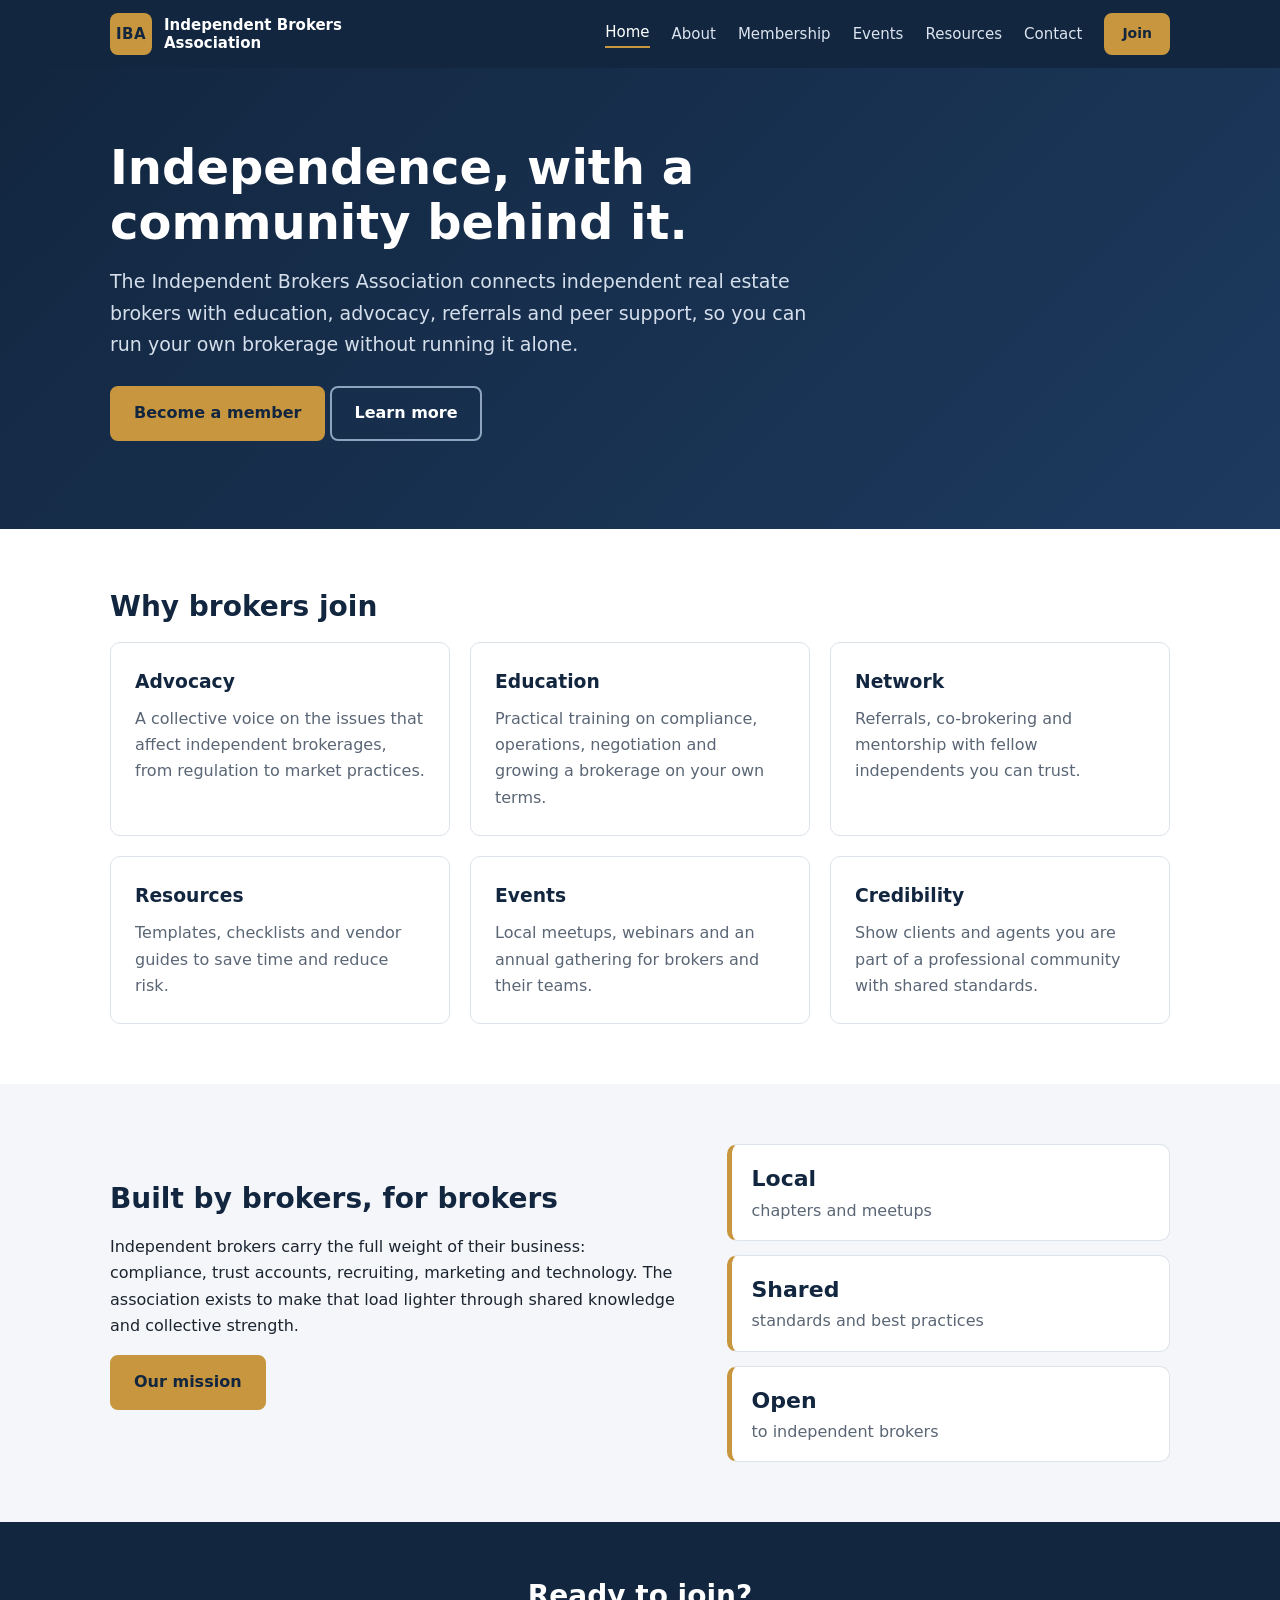
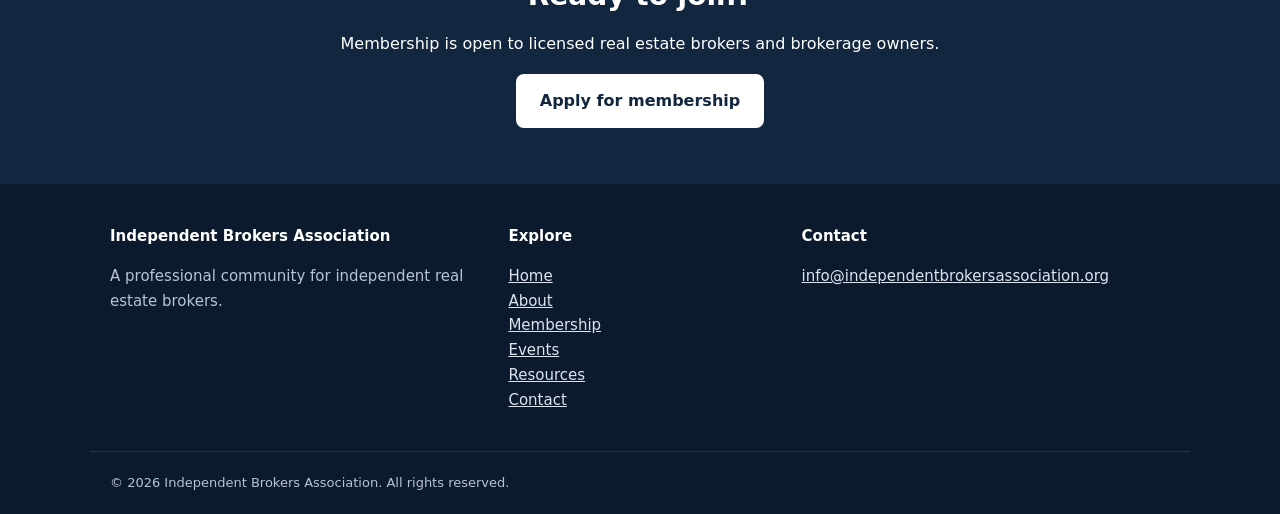
==== index.html @ 3cc25231 "Initial site: home, about, membership, events, resources, contact Co-Authored-By: Claude Sonnet 5.5 " ====
<!DOCTYPE html>
<html lang="en">
<head>
<meta charset="utf-8">
<meta name="viewport" content="width=device-width, initial-scale=1">
<title>Home | Independent Brokers Association</title>
<meta name="description" content="A professional association for independent real estate brokers: advocacy, education, networking and resources.">
<link rel="icon" href="assets/favicon.svg" type="image/svg+xml">
<link rel="stylesheet" href="assets/styles.css">
</head>
<body>
<a class="skip" href="#main">Skip to content</a>
<header class="site-header">
<div class="wrap bar">
<a class="brand" href="index.html"><span class="mark" aria-hidden="true">IBA</span><span>Independent Brokers<br>Association</span></a>
<button class="menu-btn" aria-expanded="false" aria-controls="nav">Menu</button>
<nav id="nav" aria-label="Main"><a href="index.html" aria-current="page">Home</a><a href="about.html">About</a><a href="membership.html">Membership</a><a href="events.html">Events</a><a href="resources.html">Resources</a><a href="contact.html">Contact</a><a class="btn small" href="membership.html#join">Join</a></nav>
</div>
</header>
<main id="main">
<section class="hero"><div class="wrap"><h1>Independence, with a community behind it.</h1><p class="lead">The Independent Brokers Association connects independent real estate brokers with education, advocacy, referrals and peer support, so you can run your own brokerage without running it alone.</p><p><a class="btn" href="membership.html#join">Become a member</a> <a class="btn ghost" href="about.html">Learn more</a></p></div></section><section class="section"><div class="wrap">
<h2>Why brokers join</h2>
<div class="grid3">
<article class="card"><h3>Advocacy</h3><p>A collective voice on the issues that affect independent brokerages, from regulation to market practices.</p></article>
<article class="card"><h3>Education</h3><p>Practical training on compliance, operations, negotiation and growing a brokerage on your own terms.</p></article>
<article class="card"><h3>Network</h3><p>Referrals, co-brokering and mentorship with fellow independents you can trust.</p></article>
<article class="card"><h3>Resources</h3><p>Templates, checklists and vendor guides to save time and reduce risk.</p></article>
<article class="card"><h3>Events</h3><p>Local meetups, webinars and an annual gathering for brokers and their teams.</p></article>
<article class="card"><h3>Credibility</h3><p>Show clients and agents you are part of a professional community with shared standards.</p></article>
</div></div></section>
<section class="section alt"><div class="wrap split">
<div><h2>Built by brokers, for brokers</h2><p>Independent brokers carry the full weight of their business: compliance, trust accounts, recruiting, marketing and technology. The association exists to make that load lighter through shared knowledge and collective strength.</p><p><a class="btn" href="about.html">Our mission</a></p></div>
<div class="stat-box"><div><b>Local</b><span>chapters and meetups</span></div><div><b>Shared</b><span>standards and best practices</span></div><div><b>Open</b><span>to independent brokers</span></div></div>
</div></section>
<section class="cta"><div class="wrap"><h2>Ready to join?</h2><p>Membership is open to licensed real estate brokers and brokerage owners.</p><a class="btn light" href="membership.html#join">Apply for membership</a></div></section>
</main>
<footer class="site-footer">
<div class="wrap cols">
<div><strong>Independent Brokers Association</strong><p>A professional community for independent real estate brokers.</p></div>
<div><strong>Explore</strong><p><a href="index.html">Home</a><br><a href="about.html">About</a><br><a href="membership.html">Membership</a><br><a href="events.html">Events</a><br><a href="resources.html">Resources</a><br><a href="contact.html">Contact</a></p></div>
<div><strong>Contact</strong><p><a href="mailto:info@independentbrokersassociation.org">info@independentbrokersassociation.org</a></p></div>
</div>
<div class="wrap legal">&copy; <span id="yr">2026</span> Independent Brokers Association. All rights reserved.</div>
</footer>
<script src="assets/site.js"></script>
</body>
</html>
---- assets/styles.css ----
:root{--navy:#12263f;--navy2:#1d3a5f;--gold:#c8963e;--ink:#1c2430;--mute:#5a6675;--bg:#fff;--alt:#f4f6f9;--line:#dde3ea;--r:10px}
*{box-sizing:border-box}
html{scroll-behavior:smooth}
body{margin:0;font:16px/1.65 system-ui,-apple-system,"Segoe UI",Roboto,sans-serif;color:var(--ink);background:var(--bg)}
a{color:var(--navy2)}
img{max-width:100%}
.wrap{max-width:1100px;margin:0 auto;padding:0 20px}
.narrow{max-width:760px}
.skip{position:absolute;left:-999px}.skip:focus{left:10px;top:10px;background:#fff;padding:8px;z-index:99}
.site-header{background:var(--navy);position:sticky;top:0;z-index:50}
.bar{display:flex;align-items:center;justify-content:space-between;min-height:68px}
.brand{display:flex;align-items:center;gap:12px;color:#fff;text-decoration:none;font-weight:600;line-height:1.2;font-size:15px}
.mark{display:grid;place-items:center;width:42px;height:42px;border-radius:8px;background:var(--gold);color:var(--navy);font-weight:800;letter-spacing:.5px}
nav{display:flex;align-items:center;gap:22px}
nav a{color:#dbe4ef;text-decoration:none;font-size:15px}
nav a:hover,nav a[aria-current]{color:#fff}
nav a[aria-current]{border-bottom:2px solid var(--gold);padding-bottom:2px}
.menu-btn{display:none;background:none;border:1px solid #5d7594;color:#fff;border-radius:6px;padding:8px 12px;font:inherit}
.btn{display:inline-block;background:var(--gold);color:var(--navy);padding:12px 22px;border-radius:8px;font-weight:700;text-decoration:none;border:2px solid var(--gold);cursor:pointer;font-size:16px}
.btn:hover{filter:brightness(1.07)}
.btn.small{padding:7px 16px;font-size:14px;color:var(--navy)!important}
.btn.ghost{background:transparent;color:#fff;border-color:#8ea3bd}
.btn.light{background:#fff;border-color:#fff}
.hero{background:linear-gradient(135deg,var(--navy),var(--navy2));color:#fff;padding:72px 0}
.hero h1{font-size:clamp(30px,5vw,48px);line-height:1.15;margin:0 0 16px;max-width:760px}
.lead{font-size:19px;max-width:700px;color:#d5dfec;margin:0 0 26px}
.section{padding:60px 0}.alt{background:var(--alt)}
h2{font-size:28px;line-height:1.25;color:var(--navy);margin:0 0 18px}
h3{margin:0 0 8px;color:var(--navy)}
.grid3{display:grid;grid-template-columns:repeat(3,1fr);gap:20px}
.grid2{display:grid;grid-template-columns:repeat(2,1fr);gap:20px}
.card{background:#fff;border:1px solid var(--line);border-radius:var(--r);padding:24px}
.card p{margin:0;color:var(--mute)}
.split{display:grid;grid-template-columns:1.3fr 1fr;gap:40px;align-items:center}
.stat-box{display:grid;gap:14px}
.stat-box div{background:#fff;border:1px solid var(--line);border-left:5px solid var(--gold);border-radius:var(--r);padding:16px 20px}
.stat-box b{display:block;font-size:22px;color:var(--navy)}.stat-box span{color:var(--mute)}
.cta{background:var(--navy);color:#fff;text-align:center;padding:56px 0}.cta h2{color:#fff}
.ticks{padding-left:20px}.ticks li{margin:6px 0}
.note{color:var(--mute);font-style:italic;margin-top:24px}
.form{display:grid;gap:16px;margin:22px 0}
.row{display:grid;grid-template-columns:1fr 1fr;gap:16px}
label{display:grid;gap:6px;font-weight:600;font-size:14px;color:var(--navy)}
input,textarea{font:inherit;padding:11px 12px;border:1px solid #b9c3d0;border-radius:8px;background:#fff;color:var(--ink)}
input:focus,textarea:focus,a:focus-visible,button:focus-visible{outline:3px solid var(--gold);outline-offset:2px}
.check{display:flex;gap:10px;align-items:center;font-weight:500}
.check input{width:18px;height:18px}
.form-msg{margin:0;font-weight:600}.form-msg.err{color:#b3261e}.form-msg.ok{color:#1e6b3a}
.site-footer{background:#0c1a2d;color:#b7c4d6;padding-top:40px;font-size:15px}
.site-footer a{color:#dbe4ef}
.cols{display:grid;grid-template-columns:1.4fr 1fr 1.4fr;gap:30px}
.cols strong{color:#fff}
.legal{padding:20px;margin-top:24px;border-top:1px solid #22344d;font-size:13px}
@media(max-width:800px){
.menu-btn{display:block}
nav{display:none;position:absolute;left:0;right:0;top:68px;background:var(--navy);flex-direction:column;align-items:flex-start;padding:16px 20px;gap:14px}
nav.open{display:flex}
.grid3,.grid2,.split,.cols,.row{grid-template-columns:1fr}
.hero{padding:48px 0}
}
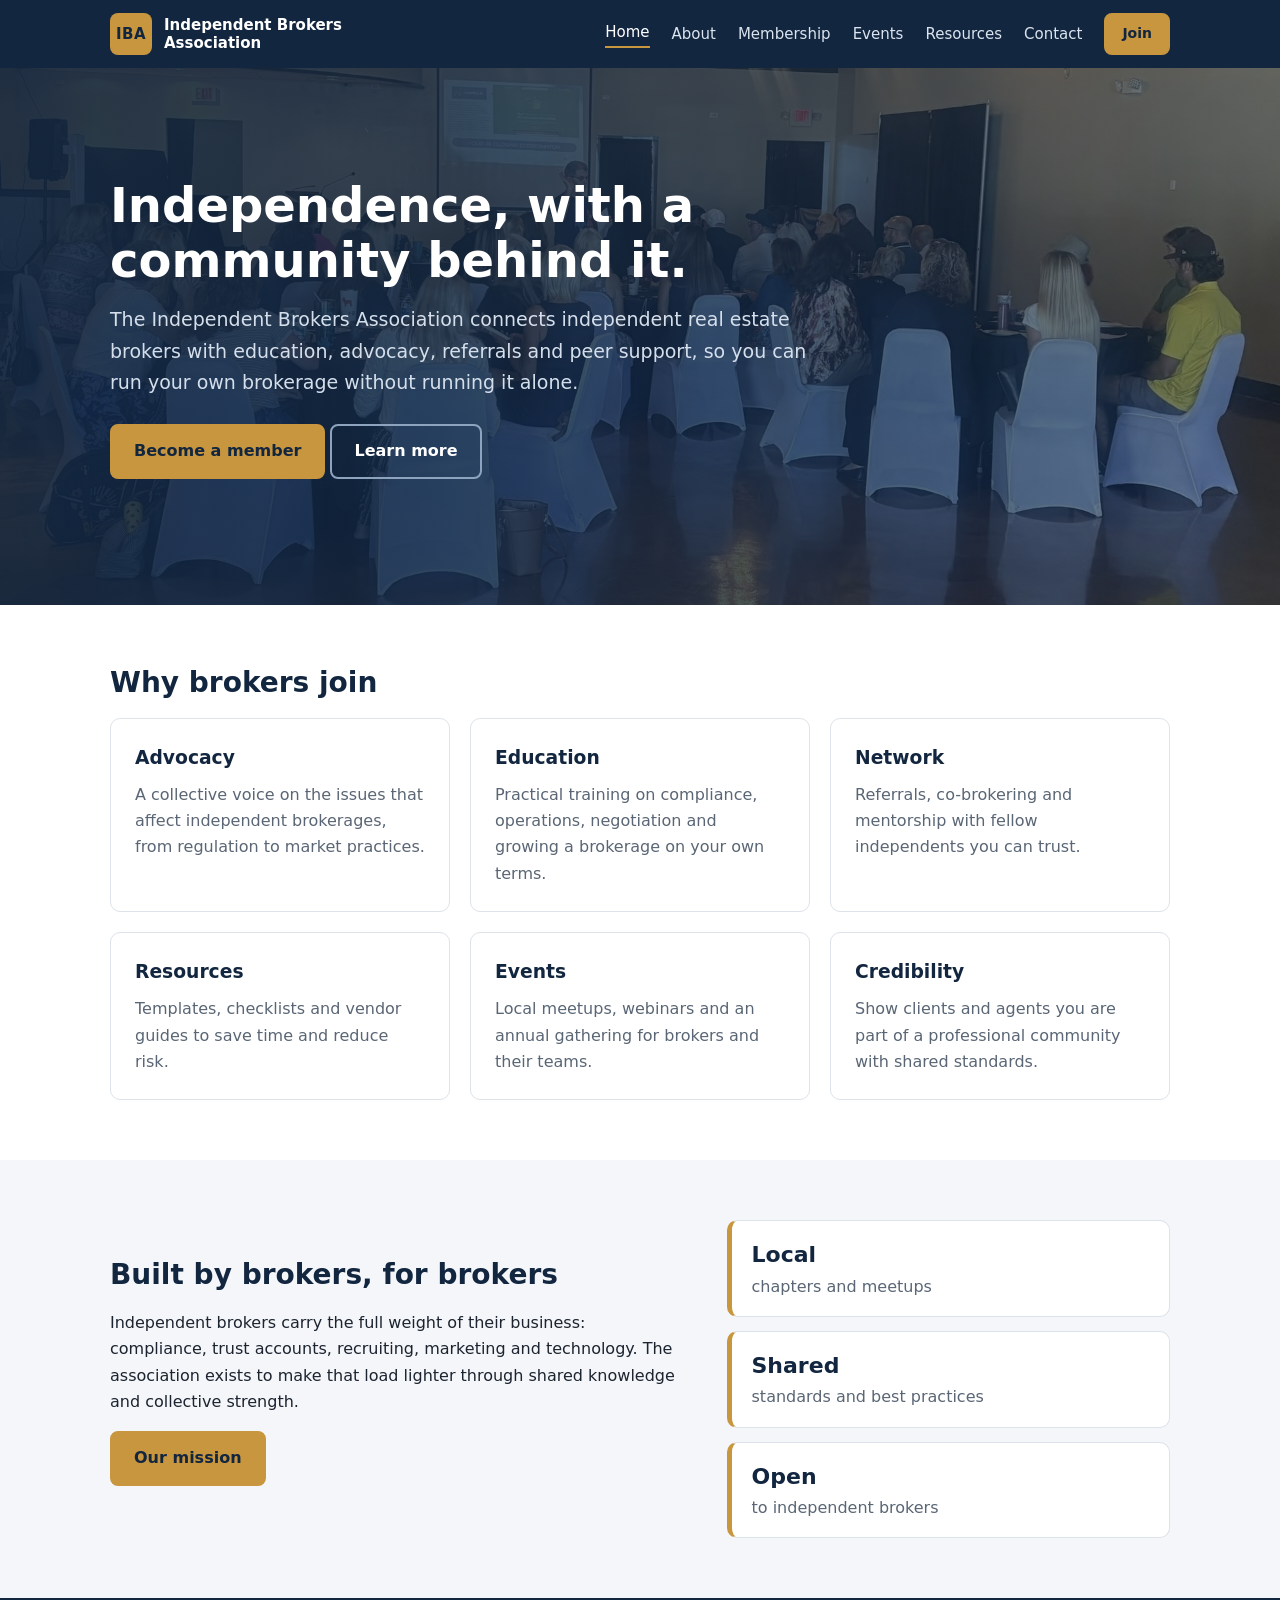
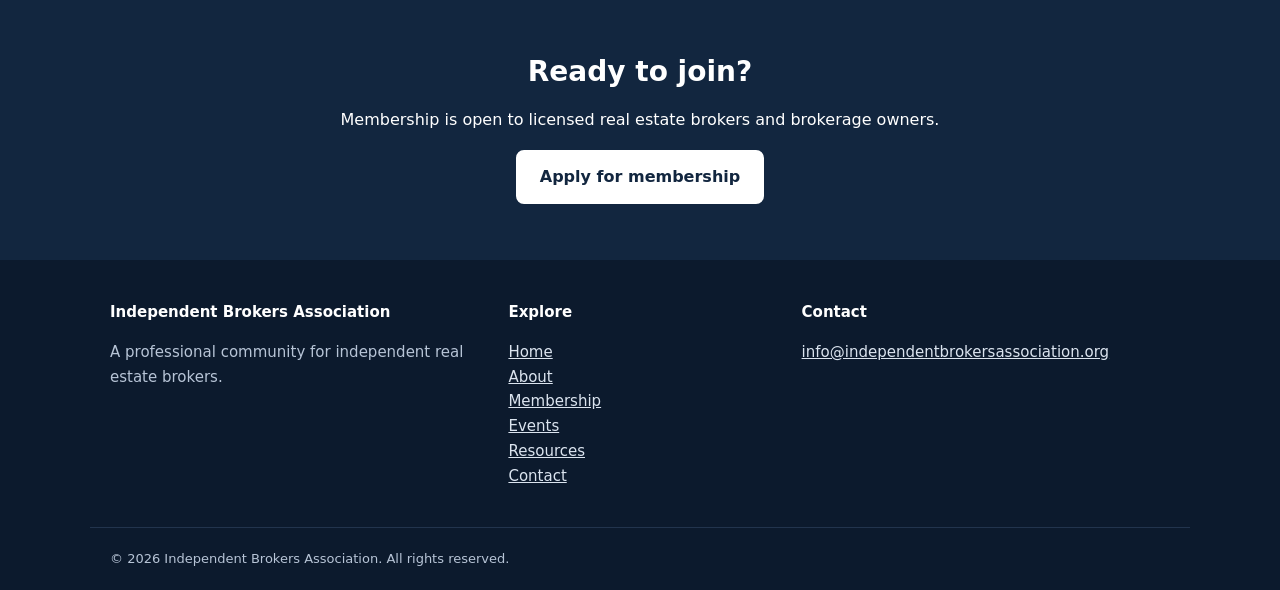
==== commit 60eda7fa: "Add event photo as home hero background Co-Authored-By: Claude Sonnet 5.5 <noreply@anthropic.com> Cl" ====
--- a/index.html
+++ b/index.html
@@ -18,7 +18,7 @@
 </div>
 </header>
 <main id="main">
-<section class="hero"><div class="wrap"><h1>Independence, with a community behind it.</h1><p class="lead">The Independent Brokers Association connects independent real estate brokers with education, advocacy, referrals and peer support, so you can run your own brokerage without running it alone.</p><p><a class="btn" href="membership.html#join">Become a member</a> <a class="btn ghost" href="about.html">Learn more</a></p></div></section><section class="section"><div class="wrap">
+<section class="hero photo"><div class="wrap"><h1>Independence, with a community behind it.</h1><p class="lead">The Independent Brokers Association connects independent real estate brokers with education, advocacy, referrals and peer support, so you can run your own brokerage without running it alone.</p><p><a class="btn" href="membership.html#join">Become a member</a> <a class="btn ghost" href="about.html">Learn more</a></p></div></section><section class="section"><div class="wrap">
 <h2>Why brokers join</h2>
 <div class="grid3">
 <article class="card"><h3>Advocacy</h3><p>A collective voice on the issues that affect independent brokerages, from regulation to market practices.</p></article>
--- a/assets/styles.css
+++ b/assets/styles.css
@@ -58,3 +58,5 @@
 .grid3,.grid2,.split,.cols,.row{grid-template-columns:1fr}
 .hero{padding:48px 0}
 }
+.hero.photo{background:linear-gradient(90deg,rgba(18,38,63,.92) 0%,rgba(18,38,63,.78) 55%,rgba(18,38,63,.55) 100%),url("hero.jpg") center/cover no-repeat;padding:110px 0}
+@media(max-width:800px){.hero.photo{padding:64px 0;background:linear-gradient(rgba(18,38,63,.85),rgba(18,38,63,.85)),url("hero.jpg") center/cover no-repeat}}
